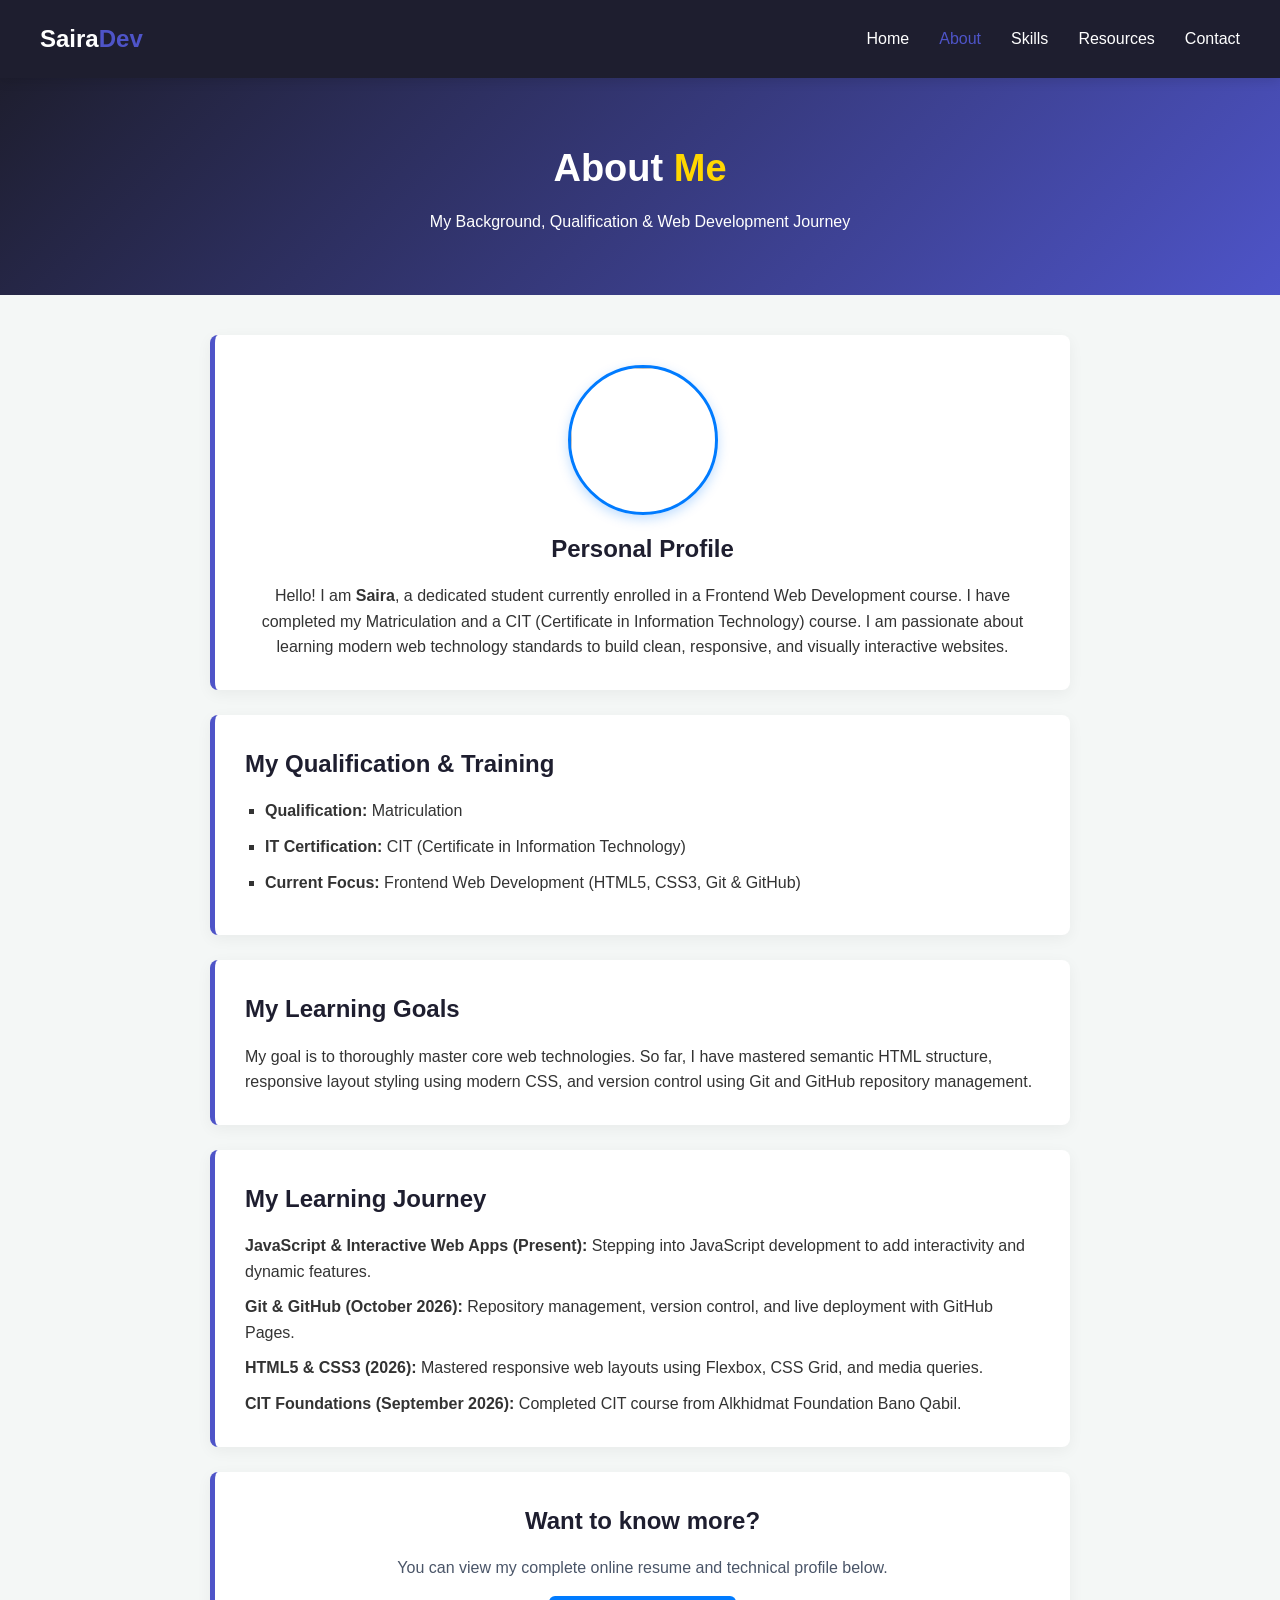
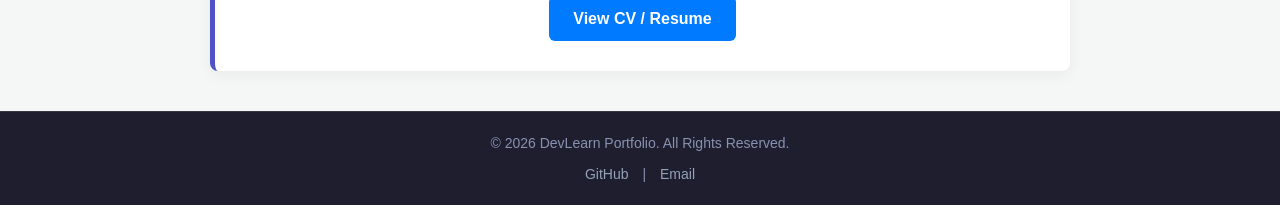
==== about.html @ e986c5b9 "Formatted document and cleaned code" ====
<!DOCTYPE html>
<html lang="en">

<head>
    <meta charset="UTF-8">
    <meta name="viewport" content="width=device-width, initial-scale=1.0">
    <title>About Me - DevLearn Portfolio</title>
    <link rel="stylesheet" href="style.css">
</head>

<body>

    <!-- Header Navigation -->
    <header class="navbar">
        <div class="logo">Saira<span>Dev</span></div>
        <!-- Hidden checkbox and hamburger label for pure CSS mobile menu toggle -->
        <input type="checkbox" id="menu-btn" class="menu-btn">
        <label for="menu-btn" class="hamburger">
            <span class="bar"></span>
            <span class="bar"></span>
            <span class="bar"></span>
        </label>
        <nav>
            <ul class="nav-links">
                <li><a href="index.html">Home</a></li>
                <li><a href="about.html" class="active">About</a></li>
                <li><a href="skills.html">Skills</a></li>
                <li><a href="resources.html">Resources</a></li>
                <li><a href="contact.html">Contact</a></li>
            </ul>
        </nav>
    </header>

    <!-- Page Title Header -->
    <section class="page-header">
        <h1>About <span class="highlight">Me</span></h1>
        <p>My Background, Qualification & Web Development Journey</p>
    </section>

    <!-- About Detail Section -->
    <section class="about-container">

        <div class="about-card profile-card">
            <img src="./fa235d4a-0cde-44f4-909b-066ae76eba22.jpg" alt="" Saira - Female Developer Avatar
                class="profile-avatar">
            <h2>Personal Profile</h2>
            <p>Hello! I am <strong>Saira</strong>, a dedicated student currently enrolled in a Frontend Web Development
                course. I have completed my Matriculation and a CIT (Certificate in Information Technology) course. I am
                passionate about learning modern web technology standards to build clean, responsive, and visually
                interactive websites.</p>
        </div>

        <div class="about-card">
            <h2>My Qualification & Training</h2>
            <ul>
                <li><strong>Qualification:</strong> Matriculation</li>
                <li><strong>IT Certification:</strong> CIT (Certificate in Information Technology)</li>
                <li><strong>Current Focus:</strong> Frontend Web Development (HTML5, CSS3, Git & GitHub)</li>
            </ul>
        </div>

        <div class="about-card">
            <h2>My Learning Goals</h2>
            <p>My goal is to thoroughly master core web technologies. So far, I have mastered semantic HTML structure,
                responsive layout styling using modern CSS, and version control using Git and GitHub repository
                management.</p>
        </div>

        <!-- : My Learning Journey -->
        <div class="about-card">
            <h2>My Learning Journey</h2>
            <p class="journey-item"><strong>JavaScript &amp; Interactive Web Apps (Present):</strong> Stepping into
                JavaScript development to add interactivity and dynamic features.</p>
            <p class="journey-item"><strong>Git &amp; GitHub (October 2026):</strong> Repository management, version
                control, and live deployment with GitHub Pages.</p>
            <p class="journey-item"><strong>HTML5 &amp; CSS3 (2026):</strong> Mastered responsive web layouts using
                Flexbox, CSS Grid, and media queries.</p>
            <p class="journey-item"><strong>CIT Foundations (September 2026):</strong> Completed CIT course from
                Alkhidmat Foundation Bano Qabil.</p>
        </div>

        <!-- View CV Card -->
        <div class="about-card cv-card">
            <h2>Want to know more?</h2>
            <p>You can view my complete online resume and technical profile below.</p>
            <a href="https://sayra26908.github.io/my-first-project/" target="_blank" class="download-btn">View CV /
                Resume</a>
        </div>

    </section>


    <!-- Footer with Social Links -->
    <footer class="site-footer">
        <p>&copy; 2026 DevLearn Portfolio. All Rights Reserved.</p>
        <div class="footer-socials">
            <a href="https://github.com/sayra26908" target="_blank">GitHub</a> |
            <a href="mailto:saira1235za@gmail.com">Email</a>
        </div>
    </footer>

</body>

</html>
---- style.css ----
/* Global Reset & Styling */
* {
    margin: 0;
    padding: 0;
    box-sizing: border-box;
    font-family: 'Segoe UI', Tahoma, Geneva, Verdana, sans-serif;
}

body {
    background-color: #f4f7f6;
    color: #333;
    line-height: 1.6;
}

/* Header & Navigation */
.navbar {
    display: flex;
    justify-content: space-between;
    align-items: center;
    background: #1e1e2f;
    padding: 20px 40px;
    color: white;
    position: sticky;
    top: 0;
    z-index: 1000;
    box-shadow: 0 4px 10px rgba(0, 0, 0, 0.1);
}

.logo {
    font-size: 24px;
    font-weight: bold;
}

.logo span {
    color: #4e54c8;
}

.nav-links {
    list-style: none;
    display: flex;
    gap: 30px;
    align-items: center;
}

.nav-links a {
    text-decoration: none;
    color: #fff;
    font-weight: 500;
    transition: color 0.3s ease;
}

.nav-links a:hover,
.nav-links a.active {
    color: #4e54c8;
}

/* Hero Section with Animation */
.hero {
    background: linear-gradient(135deg, #4e54c8, #8f94fb);
    color: white;
    text-align: center;
    padding: 100px 20px;
    animation: fadeIn 1.5s ease-in-out;
}

.hero-content h1 {
    font-size: 48px;
    margin-bottom: 15px;
}

.hero-content .highlight {
    color: #ffd700;
}

.hero-content p {
    font-size: 20px;
    margin-bottom: 30px;
}

.btn-group {
    display: flex;
    justify-content: center;
    gap: 15px;
}

.btn {
    display: inline-block;
    padding: 12px 25px;
    border-radius: 5px;
    text-decoration: none;
    font-weight: bold;
    transition: transform 0.3s ease, box-shadow 0.3s ease;
}

.primary-btn {
    background-color: #ffd700;
    color: #333;
}

.secondary-btn {
    background-color: transparent;
    border: 2px solid white;
    color: white;
}

.btn:hover {
    transform: translateY(-3px);
    box-shadow: 0 8px 15px rgba(0, 0, 0, 0.2);
}

/* Overview Section */
.overview {
    padding: 60px 20px;
    text-align: center;
    max-width: 1100px;
    margin: 0 auto;
}

.overview h2 {
    font-size: 32px;
    margin-bottom: 40px;
    color: #1e1e2f;
}

.overview-grid {
    display: grid;
    grid-template-columns: repeat(auto-fit, minmax(300px, 1fr));
    gap: 25px;
}

.overview-card {
    background: white;
    padding: 30px;
    border-radius: 8px;
    box-shadow: 0 4px 15px rgba(0, 0, 0, 0.05);
    transition: transform 0.3s ease, box-shadow 0.3s ease;
}

.overview-card:hover {
    transform: translateY(-5px);
    box-shadow: 0 10px 25px rgba(0, 0, 0, 0.1);
}

.overview-card h3 {
    margin-bottom: 15px;
    color: #4e54c8;
}

/* Page Header Section (For About, Skills, etc.) */
.page-header {
    background: linear-gradient(135deg, #1e1e2f, #4e54c8);
    color: white;
    text-align: center;
    padding: 60px 20px;
}

.page-header h1 {
    font-size: 38px;
    margin-bottom: 10px;
}

.page-header .highlight {
    color: #ffd700;
}

/* About Container & Cards */
.about-container {
    max-width: 900px;
    margin: 40px auto;
    padding: 0 20px;
    display: flex;
    flex-direction: column;
    gap: 25px;
}

.about-card {
    background: white;
    padding: 30px;
    border-radius: 8px;
    box-shadow: 0 4px 15px rgba(0, 0, 0, 0.05);
    border-left: 5px solid #4e54c8;
    transition: transform 0.3s ease;
}

.about-card:hover {
    transform: translateX(5px);
}

.about-card h2 {
    color: #1e1e2f;
    margin-bottom: 15px;
}

.about-card ul {
    list-style: square;
    padding-left: 20px;
}

.about-card ul li {
    margin-bottom: 10px;
}

/* Footer */
footer {
    text-align: center;
    background: #1e1e2f;
    color: white;
    padding: 20px;
    margin-top: 50px;
}

/* Keyframe Animations */
@keyframes fadeIn {
    from {
        opacity: 0;
        transform: translateY(-20px);
    }

    to {
        opacity: 1;
        transform: translateY(0);
    }
}

/* Skills Page Styling */
.skills-container {
    max-width: 1100px;
    margin: 50px auto;
    padding: 0 20px;
}

.skills-grid {
    display: grid;
    grid-template-columns: repeat(auto-fit, minmax(240px, 1fr));
    gap: 25px;
}

.skill-card {
    background: white;
    padding: 30px;
    border-radius: 10px;
    text-align: center;
    box-shadow: 0 4px 15px rgba(0, 0, 0, 0.05);
    transition: transform 0.3s ease, box-shadow 0.3s ease;
}

.skill-card:hover {
    transform: translateY(-8px);
    box-shadow: 0 12px 20px rgba(78, 84, 200, 0.15);
}

.skill-icon {
    font-size: 40px;
    margin-bottom: 15px;
}

.skill-card h3 {
    color: #1e1e2f;
    margin-bottom: 10px;
}

.skill-card p {
    color: #666;
    font-size: 14px;
}

/* Upcoming JavaScript Skill Card Styling */
.upcoming-skill {
    border: 2px dashed #4e54c8;
    background: #f0f2ff;
}

/* Resources Page Styling */
.resources-container {
    max-width: 1000px;
    margin: 40px auto;
    padding: 0 20px;
    display: flex;
    flex-direction: column;
    gap: 30px;
}

.resource-card {
    background: white;
    padding: 30px;
    border-radius: 10px;
    box-shadow: 0 4px 15px rgba(0, 0, 0, 0.05);
    border-left: 5px solid #4e54c8;
}

.resource-card h2 {
    color: #1e1e2f;
    margin-bottom: 12px;
    font-size: 22px;
}

.resource-card h3 {
    color: #4e54c8;
    margin: 15px 0 10px 0;
    font-size: 16px;
}

.resource-card p {
    color: #555;
    margin-bottom: 15px;
    line-height: 1.6;
}

.resource-list {
    list-style-type: none;
    padding: 0;
}

.resource-list li {
    padding: 8px 0;
    border-bottom: 1px solid #eee;
    color: #444;
}

.resource-list code {
    background: #f0f2ff;
    color: #4e54c8;
    padding: 2px 6px;
    border-radius: 4px;
    font-weight: bold;
}

/* Code Boxes Styling */
.code-box,
.code-block {
    background: #1e1e2f;
    color: #00f2fe;
    padding: 15px 20px;
    border-radius: 6px;
    font-family: 'Courier New', Courier, monospace;
    font-size: 14px;
    overflow-x: auto;
    line-height: 1.6;
}

.code-box p {
    margin: 6px 0;
    color: #fff;
}

.code-box code {
    color: #4facfe;
    font-weight: bold;
}

/* Contact Page Styling */
.contact-container {
    width: 100%;
    max-width: 1200px;
    margin: 40px auto;
    padding: 0 20px;
    display: grid;
    grid-template-columns: 1fr 1.5fr;
    gap: 30px;
    justify-content: center;
}


.contact-info {
    background: #1e1e2f;
    color: white;
    padding: 30px;
    border-radius: 10px;
    display: flex;
    flex-direction: column;
    gap: 20px;
}

.contact-info h2 {
    color: #00f2fe;
    font-size: 24px;
}

.contact-info p {
    color: #ccc;
    line-height: 1.6;
}

.info-item h3 {
    color: #4e54c8;
    font-size: 16px;
    margin-bottom: 5px;
}

.info-item p {
    color: #fff;
    font-weight: 500;
}

.contact-form-card {
    background: white;
    padding: 30px;
    border-radius: 10px;
    box-shadow: 0 4px 15px rgba(0, 0, 0, 0.05);
}

.contact-form-card h2 {
    color: #1e1e2f;
    margin-bottom: 20px;
}

.form-group {
    margin-bottom: 18px;
}

.form-group label {
    display: block;
    margin-bottom: 6px;
    color: #333;
    font-weight: bold;
    font-size: 14px;
}

.form-group input,
.form-group textarea {
    width: 100%;
    padding: 12px;
    border: 1px solid #ccc;
    border-radius: 6px;
    font-size: 14px;
    font-family: inherit;
    transition: border-color 0.3s ease;
}

.form-group input:focus,
.form-group textarea:focus {
    outline: none;
    border-color: #4e54c8;
}

.btn-submit {
    background: linear-gradient(135deg, #4e54c8, #00f2fe);
    color: white;
    padding: 12px 25px;
    border: none;
    border-radius: 6px;
    font-size: 16px;
    font-weight: bold;
    cursor: pointer;
    transition: opacity 0.3s ease;
    width: 100%;
}

.btn-submit:hover {
    opacity: 0.9;
}

/* ---  Smooth Hover Animation for Buttons --- */
.btn {
    transition: transform 0.3s ease, box-shadow 0.3s ease;
}

.btn:hover {
    transform: translateY(-3px);
    box-shadow: 0 6px 15px rgba(0, 242, 254, 0.3);
}

/* --- Clean Footer Style --- */
.site-footer {
    text-align: center;
    padding: 20px 0;
    margin-top: 40px;
    border-top: 1px solid rgba(255, 255, 255, 0.1);
    color: #8892b0;
    font-size: 14px;
}

.journey-item {
    margin-top: 10px;
}

/* --- Footer Social Links Styling --- */
.site-footer .footer-socials {
    margin-top: 8px;
}

.site-footer .footer-socials a {
    color: #94a3b8;
    margin: 0 10px;
    text-decoration: none;
    transition: color 0.3s ease;
}

.site-footer .footer-socials a:hover {
    color: #007bff;
}

/* --- Download/View CV Card Styling --- */
.cv-card {
    text-align: center;
}

.cv-card p {
    margin-bottom: 15px;
    color: #4a5568;
}

.download-btn {
    display: inline-block;
    background-color: #007bff;
    color: #ffffff;
    padding: 10px 24px;
    border-radius: 6px;
    text-decoration: none;
    font-weight: bold;
    transition: background-color 0.3s ease;
}

.download-btn:hover {
    background-color: #0056b3;
}

/* --- Contact Page Link Styling --- */
.contact-info a {
    color: #ffffff;
    text-decoration: none;
    transition: color 0.3s ease;
}

.contact-info a:hover {
    color: #007bff;
    text-decoration: underline;
}

/* --- Personal Profile Card & Avatar Styling --- */
.profile-card {
    text-align: center;
}

.profile-avatar {
    width: 150px;
    height: 150px;
    border-radius: 50%;
    border: 3px solid #007bff;
    box-shadow: 0 4px 12px rgba(0, 123, 255, 0.25);
    object-fit: cover;
    margin: 0 auto 15px auto;
    display: block;
}

/* Hide the checkbox from the screen */
.menu-btn {
    display: none;
}

/* Hamburger Icon Styling */
.hamburger {
    display: none;
    flex-direction: column;
    cursor: pointer;
    gap: 5px;
}

.hamburger .bar {
    width: 25px;
    height: 3px;
    background-color: #ffffff;
    border-radius: 2px;
    transition: all 0.3s ease;
}


/* ==========================================
   COMPLETE RESPONSIVE DESIGN (MEDIA QUERIES)
   ========================================== */

/* 1. Laptops & Large Tablets (max-width: 992px) */
@media (max-width: 992px) {

    .about-container,
    .skills-container,
    .resources-container,
    .contact-container {
        grid-template-columns: repeat(2, 1fr);
        /* 3 ya 4 columns ko 2 columns mein convert karega */
        gap: 20px;
        padding: 20px;
    }
}

/* 2. Tablets & Small Screens (max-width: 768px) */
@media (max-width: 768px) {
    .navbar {
        position: relative;
        padding: 15px 20px;
        display: flex;
        justify-content: space-between;
        /* Mobile view mein bhi right side par rakhne ke liye */
        align-items: center;
    }

    .hamburger {
        display: flex;
        /* Show 3 lines icon on mobile screens */
    }

    /* Menu initially hidden off-screen */
    .nav-links {
        position: absolute;
        top: 70px;
        right: -100%;
        width: 220px;
        background-color: #1e1e2f;
        flex-direction: column;
        padding: 20px;
        border-radius: 8px;
        box-shadow: 0 10px 20px rgba(0, 0, 0, 0.4);
        gap: 20px;
        transition: right 0.4s ease;
        z-index: 1001;
    }

    /* --- Toggle Menu when Checkbox is Checked --- */
    .menu-btn:checked~nav .nav-links {
        right: 20px;
    }

    /* Transform Hamburger Icon to 'X' (Cross) when Checked */
    .menu-btn:checked~.hamburger .bar:nth-child(1) {
        transform: translateY(8px) rotate(45deg);
    }

    .menu-btn:checked~.hamburger .bar:nth-child(2) {
        opacity: 0;
    }

    .menu-btn:checked~.hamburger .bar:nth-child(3) {
        transform: translateY(-8px) rotate(-45deg);
    }
}

/* 3. Mobile Phones (max-width: 600px) */
@media (max-width: 600px) {

    /* All Containers convert to 1 Column (Single Column Layout) */
    .about-container,
    .skills-container,
    .resources-container,
    .contact-container {
        grid-template-columns: 1fr;
        /* Saare cards ek ke neeche ek aayenge */
        padding: 15px 10px;
        gap: 15px;
    }

    /* Personal Profile & Avatar Responsiveness */
    .profile-card {
        padding: 20px 15px;
    }

    .profile-avatar {
        width: 120px;
        /* Mobile screen par avatar image ka size thoda adjust hoga */
        height: 120px;
        margin-bottom: 12px;
    }

    .profile-introduction {
        flex-direction: column;
        text-align: center;
    }

    /* Footer Responsiveness */
    .site-footer {
        padding: 20px 10px;
        font-size: 14px;
    }

    .footer-socials {
        margin-top: 8px;
    }
}
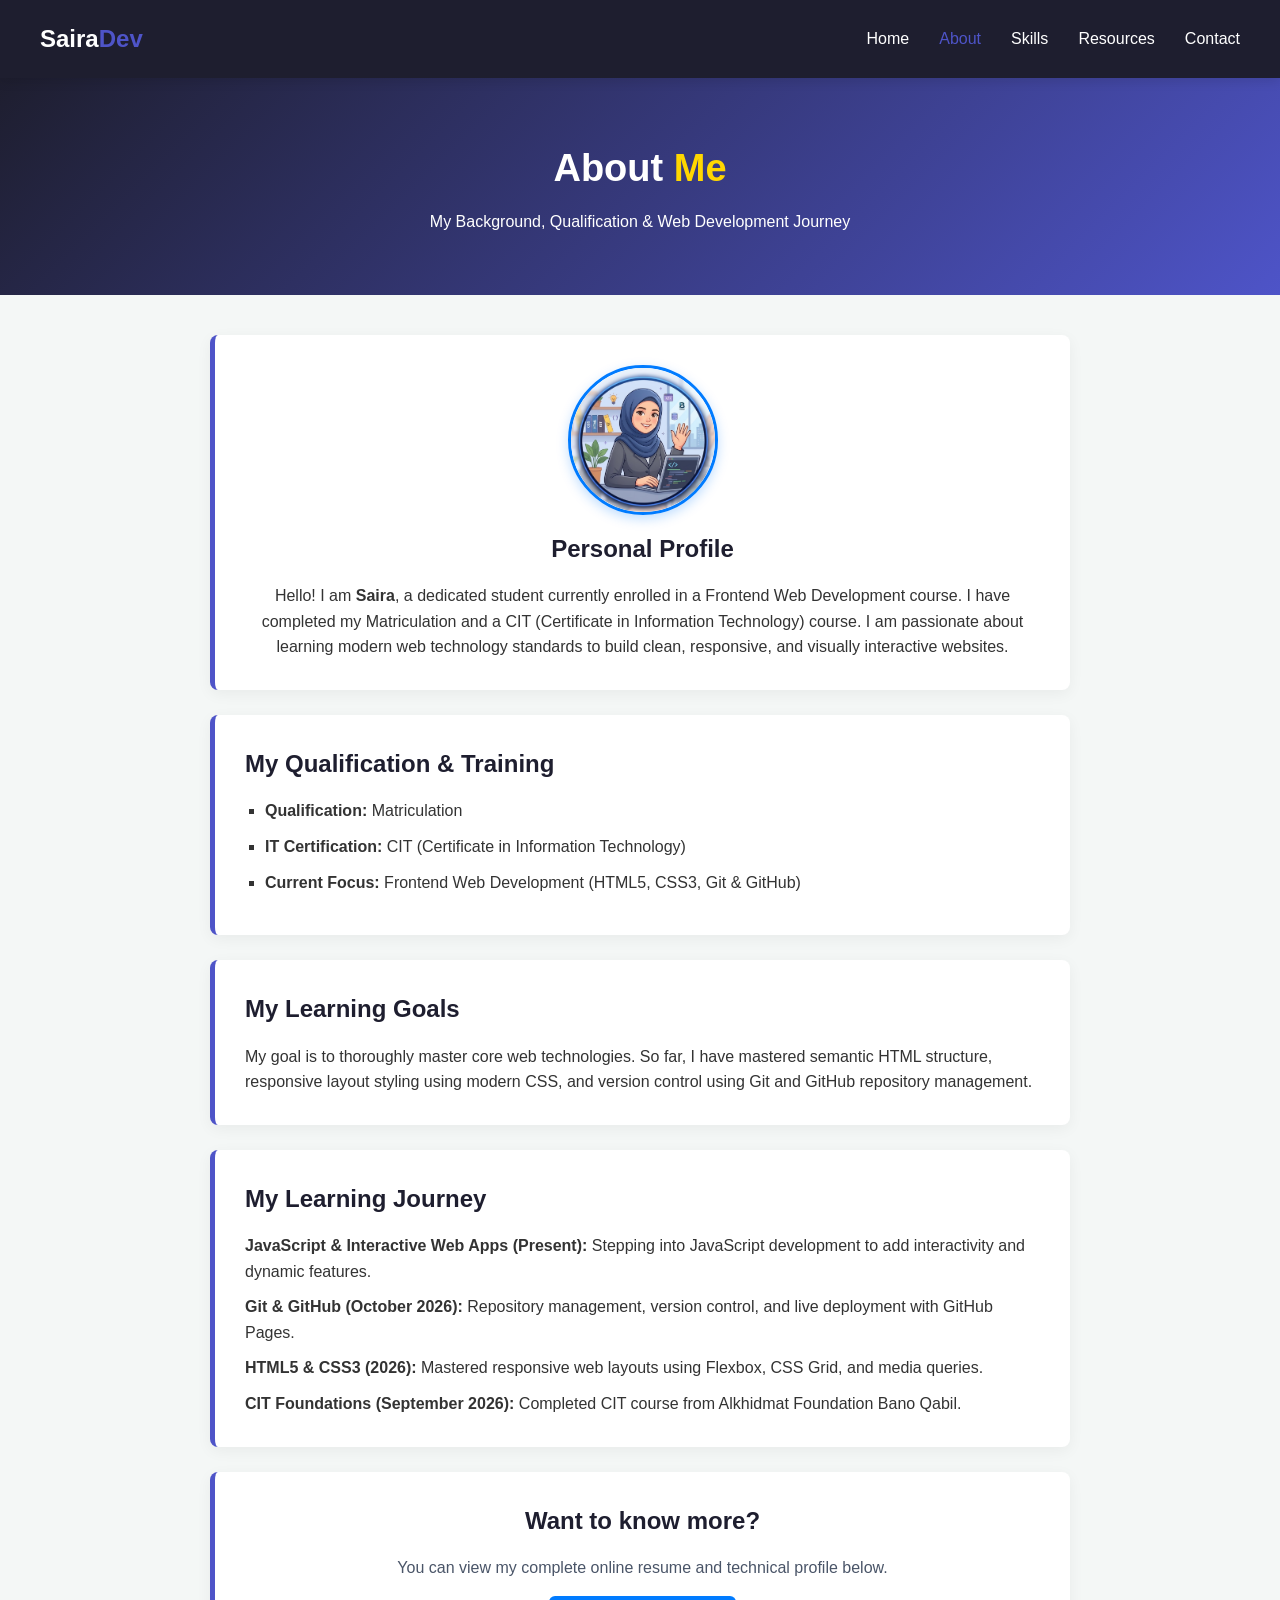
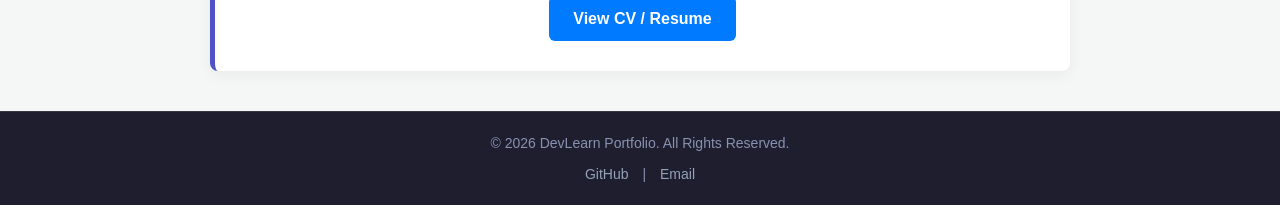
==== commit 5ce4d328: "First commit - portfolio website" ====
--- a/about.html
+++ b/about.html
@@ -1,6 +1,5 @@
 <!DOCTYPE html>
 <html lang="en">
-
 <head>
     <meta charset="UTF-8">
     <meta name="viewport" content="width=device-width, initial-scale=1.0">
@@ -41,8 +40,7 @@
     <section class="about-container">
 
         <div class="about-card profile-card">
-            <img src="./fa235d4a-0cde-44f4-909b-066ae76eba22.jpg" alt="" Saira - Female Developer Avatar
-                class="profile-avatar">
+            <img src="./fa235d4a-0cde-44f4-909b-066ae76eba22.jpg" alt=""Saira - Female Developer Avatar class="profile-avatar">
             <h2>Personal Profile</h2>
             <p>Hello! I am <strong>Saira</strong>, a dedicated student currently enrolled in a Frontend Web Development
                 course. I have completed my Matriculation and a CIT (Certificate in Information Technology) course. I am
@@ -66,35 +64,30 @@
                 management.</p>
         </div>
 
-        <!-- : My Learning Journey -->
+<!-- : My Learning Journey -->
         <div class="about-card">
             <h2>My Learning Journey</h2>
-            <p class="journey-item"><strong>JavaScript &amp; Interactive Web Apps (Present):</strong> Stepping into
-                JavaScript development to add interactivity and dynamic features.</p>
-            <p class="journey-item"><strong>Git &amp; GitHub (October 2026):</strong> Repository management, version
-                control, and live deployment with GitHub Pages.</p>
-            <p class="journey-item"><strong>HTML5 &amp; CSS3 (2026):</strong> Mastered responsive web layouts using
-                Flexbox, CSS Grid, and media queries.</p>
-            <p class="journey-item"><strong>CIT Foundations (September 2026):</strong> Completed CIT course from
-                Alkhidmat Foundation Bano Qabil.</p>
+            <p class="journey-item"><strong>JavaScript &amp; Interactive Web Apps (Present):</strong> Stepping into JavaScript development to add interactivity and dynamic features.</p>
+            <p class="journey-item"><strong>Git &amp; GitHub (October 2026):</strong> Repository management, version control, and live deployment with GitHub Pages.</p>
+            <p class="journey-item"><strong>HTML5 &amp; CSS3 (2026):</strong> Mastered responsive web layouts using Flexbox, CSS Grid, and media queries.</p>
+            <p class="journey-item"><strong>CIT Foundations (September 2026):</strong> Completed CIT course from Alkhidmat Foundation Bano Qabil.</p>
         </div>
 
-        <!-- View CV Card -->
+       <!-- View CV Card -->
         <div class="about-card cv-card">
             <h2>Want to know more?</h2>
             <p>You can view my complete online resume and technical profile below.</p>
-            <a href="https://sayra26908.github.io/my-first-project/" target="_blank" class="download-btn">View CV /
-                Resume</a>
+            <a href="https://sayra26908.github.io/my-first-project/" target="_blank" class="download-btn">View CV / Resume</a>
         </div>
 
     </section>
 
-
-    <!-- Footer with Social Links -->
+   
+   <!-- Footer with Social Links -->
     <footer class="site-footer">
         <p>&copy; 2026 DevLearn Portfolio. All Rights Reserved.</p>
         <div class="footer-socials">
-            <a href="https://github.com/sayra26908" target="_blank">GitHub</a> |
+            <a href="https://github.com/sayra26908" target="_blank">GitHub</a> | 
             <a href="mailto:saira1235za@gmail.com">Email</a>
         </div>
     </footer>
--- a/style.css
+++ b/style.css
@@ -240,7 +240,7 @@
     padding: 30px;
     border-radius: 10px;
     text-align: center;
-    box-shadow: 0 4px 15px rgba(0, 0, 0, 0.05);
+    box-shadow: 0 4px 15px rgba(0,0,0,0.05);
     transition: transform 0.3s ease, box-shadow 0.3s ease;
 }
 
@@ -284,7 +284,7 @@
     background: white;
     padding: 30px;
     border-radius: 10px;
-    box-shadow: 0 4px 15px rgba(0, 0, 0, 0.05);
+    box-shadow: 0 4px 15px rgba(0,0,0,0.05);
     border-left: 5px solid #4e54c8;
 }
 
@@ -326,8 +326,7 @@
 }
 
 /* Code Boxes Styling */
-.code-box,
-.code-block {
+.code-box, .code-block {
     background: #1e1e2f;
     color: #00f2fe;
     padding: 15px 20px;
@@ -396,7 +395,7 @@
     background: white;
     padding: 30px;
     border-radius: 10px;
-    box-shadow: 0 4px 15px rgba(0, 0, 0, 0.05);
+    box-shadow: 0 4px 15px rgba(0,0,0,0.05);
 }
 
 .contact-form-card h2 {
@@ -571,13 +570,11 @@
 
 /* 1. Laptops & Large Tablets (max-width: 992px) */
 @media (max-width: 992px) {
-
     .about-container,
     .skills-container,
     .resources-container,
     .contact-container {
-        grid-template-columns: repeat(2, 1fr);
-        /* 3 ya 4 columns ko 2 columns mein convert karega */
+        grid-template-columns: repeat(2, 1fr); /* 3 ya 4 columns ko 2 columns mein convert karega */
         gap: 20px;
         padding: 20px;
     }
@@ -589,14 +586,12 @@
         position: relative;
         padding: 15px 20px;
         display: flex;
-        justify-content: space-between;
-        /* Mobile view mein bhi right side par rakhne ke liye */
+        justify-content: space-between; /* Mobile view mein bhi right side par rakhne ke liye */
         align-items: center;
     }
 
     .hamburger {
-        display: flex;
-        /* Show 3 lines icon on mobile screens */
+        display: flex; /* Show 3 lines icon on mobile screens */
     }
 
     /* Menu initially hidden off-screen */
@@ -616,34 +611,32 @@
     }
 
     /* --- Toggle Menu when Checkbox is Checked --- */
-    .menu-btn:checked~nav .nav-links {
+    .menu-btn:checked ~ nav .nav-links {
         right: 20px;
     }
 
     /* Transform Hamburger Icon to 'X' (Cross) when Checked */
-    .menu-btn:checked~.hamburger .bar:nth-child(1) {
+    .menu-btn:checked ~ .hamburger .bar:nth-child(1) {
         transform: translateY(8px) rotate(45deg);
     }
 
-    .menu-btn:checked~.hamburger .bar:nth-child(2) {
+    .menu-btn:checked ~ .hamburger .bar:nth-child(2) {
         opacity: 0;
     }
 
-    .menu-btn:checked~.hamburger .bar:nth-child(3) {
+    .menu-btn:checked ~ .hamburger .bar:nth-child(3) {
         transform: translateY(-8px) rotate(-45deg);
     }
 }
 
 /* 3. Mobile Phones (max-width: 600px) */
 @media (max-width: 600px) {
-
     /* All Containers convert to 1 Column (Single Column Layout) */
     .about-container,
     .skills-container,
     .resources-container,
     .contact-container {
-        grid-template-columns: 1fr;
-        /* Saare cards ek ke neeche ek aayenge */
+        grid-template-columns: 1fr; /* Saare cards ek ke neeche ek aayenge */
         padding: 15px 10px;
         gap: 15px;
     }
@@ -654,8 +647,7 @@
     }
 
     .profile-avatar {
-        width: 120px;
-        /* Mobile screen par avatar image ka size thoda adjust hoga */
+        width: 120px;  /* Mobile screen par avatar image ka size thoda adjust hoga */
         height: 120px;
         margin-bottom: 12px;
     }
@@ -674,4 +666,6 @@
     .footer-socials {
         margin-top: 8px;
     }
-}+}
+
+
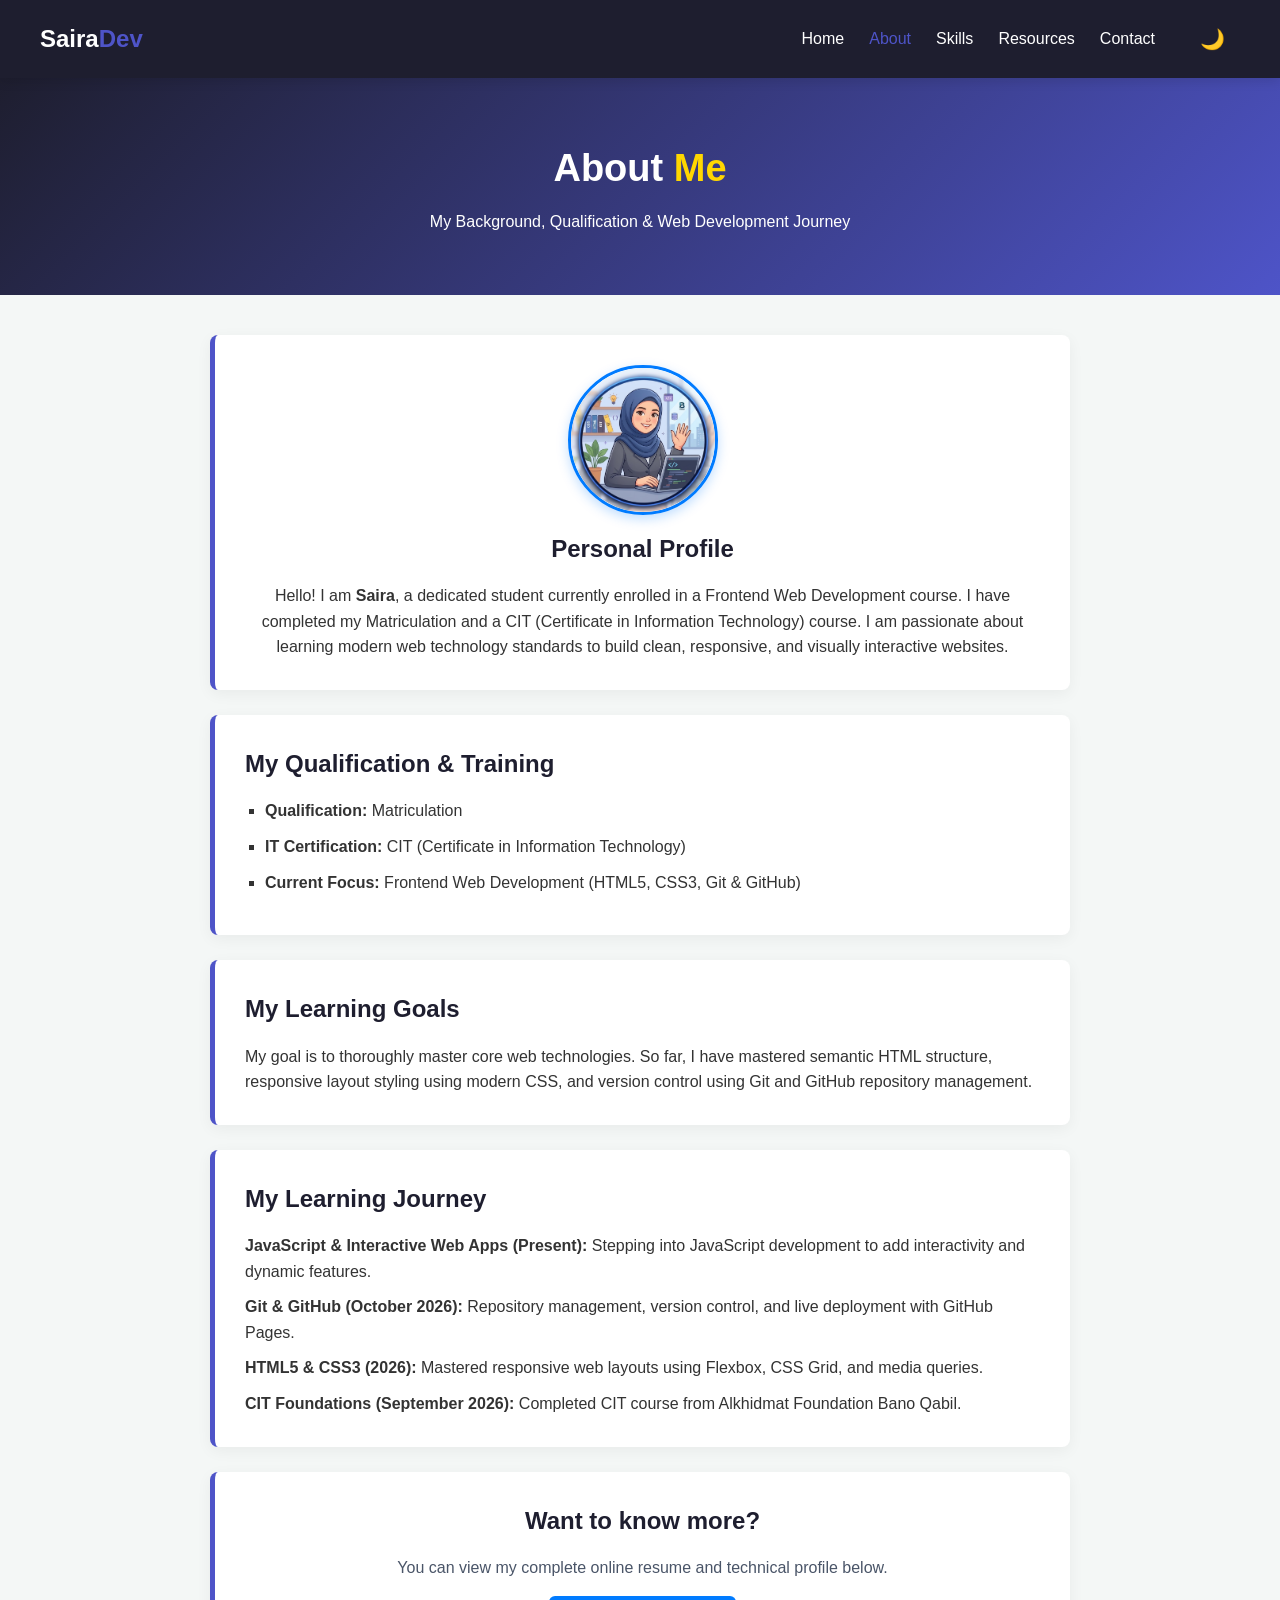
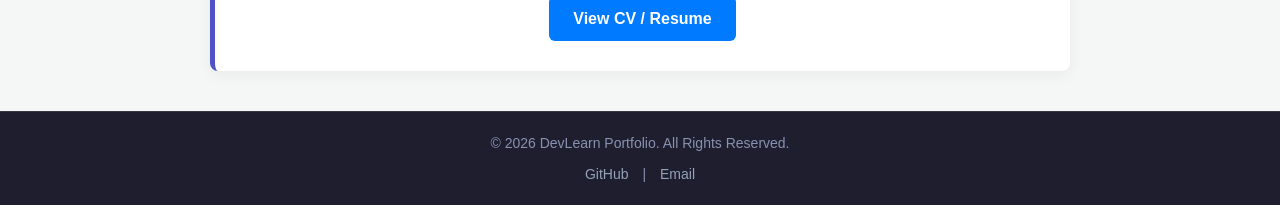
==== commit 055b6ee5: "navbar and dark mode layout fixed" ====
--- a/about.html
+++ b/about.html
@@ -1,5 +1,6 @@
 <!DOCTYPE html>
 <html lang="en">
+
 <head>
     <meta charset="UTF-8">
     <meta name="viewport" content="width=device-width, initial-scale=1.0">
@@ -12,22 +13,30 @@
     <!-- Header Navigation -->
     <header class="navbar">
         <div class="logo">Saira<span>Dev</span></div>
-        <!-- Hidden checkbox and hamburger label for pure CSS mobile menu toggle -->
-        <input type="checkbox" id="menu-btn" class="menu-btn">
-        <label for="menu-btn" class="hamburger">
-            <span class="bar"></span>
-            <span class="bar"></span>
-            <span class="bar"></span>
-        </label>
-        <nav>
-            <ul class="nav-links">
-                <li><a href="index.html">Home</a></li>
-                <li><a href="about.html" class="active">About</a></li>
-                <li><a href="skills.html">Skills</a></li>
-                <li><a href="resources.html">Resources</a></li>
-                <li><a href="contact.html">Contact</a></li>
-            </ul>
-        </nav>
+        <div class="nav-right-group">
+            <!-- Hidden checkbox and hamburger label for pure CSS mobile menu toggle -->
+            <input type="checkbox" id="menu-btn" class="menu-btn">
+            <label for="menu-btn" class="hamburger">
+                <span class="bar"></span>
+                <span class="bar"></span>
+                <span class="bar"></span>
+            </label>
+            <nav>
+                <ul class="nav-links">
+                    <li><a href="index.html">Home</a></li>
+                    <li><a href="about.html" class="active">About</a></li>
+                    <li><a href="skills.html">Skills</a></li>
+                    <li><a href="resources.html">Resources</a></li>
+                    <li><a href="contact.html">Contact</a></li>
+                </ul>
+            </nav>
+            <!-- Pure CSS Dark Mode Toggle Checkbox & Icon -->
+            <input type="checkbox" id="dark-btn" class="dark-btn">
+            <label for="dark-btn" class="dark-icon" aria-label="Toggle dark mode">
+                <span class="moon">🌙</span>
+                <span class="sun">☀️</span>
+            </label>
+
     </header>
 
     <!-- Page Title Header -->
@@ -40,7 +49,8 @@
     <section class="about-container">
 
         <div class="about-card profile-card">
-            <img src="./fa235d4a-0cde-44f4-909b-066ae76eba22.jpg" alt=""Saira - Female Developer Avatar class="profile-avatar">
+            <img src="./fa235d4a-0cde-44f4-909b-066ae76eba22.jpg" alt=" Saira - Female Developer Avatar"
+                class="profile-avatar">
             <h2>Personal Profile</h2>
             <p>Hello! I am <strong>Saira</strong>, a dedicated student currently enrolled in a Frontend Web Development
                 course. I have completed my Matriculation and a CIT (Certificate in Information Technology) course. I am
@@ -64,30 +74,35 @@
                 management.</p>
         </div>
 
-<!-- : My Learning Journey -->
+        <!-- : My Learning Journey -->
         <div class="about-card">
             <h2>My Learning Journey</h2>
-            <p class="journey-item"><strong>JavaScript &amp; Interactive Web Apps (Present):</strong> Stepping into JavaScript development to add interactivity and dynamic features.</p>
-            <p class="journey-item"><strong>Git &amp; GitHub (October 2026):</strong> Repository management, version control, and live deployment with GitHub Pages.</p>
-            <p class="journey-item"><strong>HTML5 &amp; CSS3 (2026):</strong> Mastered responsive web layouts using Flexbox, CSS Grid, and media queries.</p>
-            <p class="journey-item"><strong>CIT Foundations (September 2026):</strong> Completed CIT course from Alkhidmat Foundation Bano Qabil.</p>
+            <p class="journey-item"><strong>JavaScript &amp; Interactive Web Apps (Present):</strong> Stepping into
+                JavaScript development to add interactivity and dynamic features.</p>
+            <p class="journey-item"><strong>Git &amp; GitHub (October 2026):</strong> Repository management, version
+                control, and live deployment with GitHub Pages.</p>
+            <p class="journey-item"><strong>HTML5 &amp; CSS3 (2026):</strong> Mastered responsive web layouts using
+                Flexbox, CSS Grid, and media queries.</p>
+            <p class="journey-item"><strong>CIT Foundations (September 2026):</strong> Completed CIT course from
+                Alkhidmat Foundation Bano Qabil.</p>
         </div>
 
-       <!-- View CV Card -->
+        <!-- View CV Card -->
         <div class="about-card cv-card">
             <h2>Want to know more?</h2>
             <p>You can view my complete online resume and technical profile below.</p>
-            <a href="https://sayra26908.github.io/my-first-project/" target="_blank" class="download-btn">View CV / Resume</a>
+            <a href="https://sayra26908.github.io/my-first-project/" target="_blank" class="download-btn">View CV /
+                Resume</a>
         </div>
 
     </section>
 
-   
-   <!-- Footer with Social Links -->
+
+    <!-- Footer with Social Links -->
     <footer class="site-footer">
         <p>&copy; 2026 DevLearn Portfolio. All Rights Reserved.</p>
         <div class="footer-socials">
-            <a href="https://github.com/sayra26908" target="_blank">GitHub</a> | 
+            <a href="https://github.com/sayra26908" target="_blank">GitHub</a> |
             <a href="mailto:saira1235za@gmail.com">Email</a>
         </div>
     </footer>
--- a/style.css
+++ b/style.css
@@ -240,7 +240,7 @@
     padding: 30px;
     border-radius: 10px;
     text-align: center;
-    box-shadow: 0 4px 15px rgba(0,0,0,0.05);
+    box-shadow: 0 4px 15px rgba(0, 0, 0, 0.05);
     transition: transform 0.3s ease, box-shadow 0.3s ease;
 }
 
@@ -284,7 +284,7 @@
     background: white;
     padding: 30px;
     border-radius: 10px;
-    box-shadow: 0 4px 15px rgba(0,0,0,0.05);
+    box-shadow: 0 4px 15px rgba(0, 0, 0, 0.05);
     border-left: 5px solid #4e54c8;
 }
 
@@ -326,7 +326,8 @@
 }
 
 /* Code Boxes Styling */
-.code-box, .code-block {
+.code-box,
+.code-block {
     background: #1e1e2f;
     color: #00f2fe;
     padding: 15px 20px;
@@ -395,7 +396,7 @@
     background: white;
     padding: 30px;
     border-radius: 10px;
-    box-shadow: 0 4px 15px rgba(0,0,0,0.05);
+    box-shadow: 0 4px 15px rgba(0, 0, 0, 0.05);
 }
 
 .contact-form-card h2 {
@@ -563,35 +564,182 @@
     transition: all 0.3s ease;
 }
 
+/* ==========================================
+   PURE CSS DARK MODE (NO JAVASCRIPT)
+   ========================================== */
+
+/* Hide the dark mode checkbox */
+.dark-btn {
+    display: none;
+}
+
+/* Dark Mode Toggle Icon Styling */
+.dark-icon {
+    cursor: pointer;
+    font-size: 20px;
+    margin-left: auto;
+    margin-right: 15px;
+    display: flex;
+    align-items: center;
+    justify-content: center;
+    transition: transform 0.3s ease;
+}
+
+.dark-icon:hover {
+    transform: scale(1.1);
+}
+
+/* Default state: Show Moon, Hide Sun */
+.dark-icon .sun {
+    display: none;
+}
+
+/* When checked: Show Sun, Hide Moon */
+#dark-btn:checked~.dark-icon .moon {
+    display: none;
+}
+
+#dark-btn:checked~.dark-icon .sun {
+    display: inline;
+}
+
+/* --- Global Dark Theme Changes using :has() --- */
+body:has(#dark-btn:checked) {
+    background-color: #121212;
+    color: #e0e0e0;
+}
+
+body:has(#dark-btn:checked) .overview-card,
+body:has(#dark-btn:checked) .about-card,
+body:has(#dark-btn:checked) .skill-card,
+body:has(#dark-btn:checked) .resource-card,
+body:has(#dark-btn:checked) .contact-form-card {
+    background: #1e1e2f;
+    color: #e0e0e0;
+    box-shadow: 0 4px 15px rgba(0, 0, 0, 0.4);
+}
+
+body:has(#dark-btn:checked) .overview-card h3,
+body:has(#dark-btn:checked) .about-card h2,
+body:has(#dark-btn:checked) .skill-card h3,
+body:has(#dark-btn:checked) .resource-card h2,
+body:has(#dark-btn:checked) .contact-form-card h2 {
+    color: #00f2fe;
+}
+
+body:has(#dark-btn:checked) .overview-card p,
+body:has(#dark-btn:checked) .about-card p,
+body:has(#dark-btn:checked) .skill-card p,
+body:has(#dark-btn:checked) .resource-card p,
+body:has(#dark-btn:checked) .contact-form-card p,
+body:has(#dark-btn:checked) .about-card ul li {
+    color: #b0c4de;
+}
+
+body:has(#dark-btn:checked) .form-group input,
+body:has(#dark-btn:checked) .form-group textarea {
+    background-color: #2a2a3e;
+    color: #fff;
+    border-color: #444;
+}
+
+/* Dark Mode Toggle Icon Styling */
+.dark-icon {
+    cursor: pointer;
+    font-size: 20px;
+    margin-left: 20px;
+    display: flex;
+    align-items: center;
+    justify-content: center;
+    transition: transform 0.3s ease;
+}
+
+.dark-icon:hover {
+    transform: scale(1.1);
+}
+
+/* Navbar Right Group Wrapper */
+.nav-right-group {
+    display: flex;
+    align-items: center;
+    gap: 25px;
+    /* Links aur moon icon ke darmiyan fasla */
+    margin-left: auto;
+    /* Poori group ko utha kar right side par kar dega */
+}
+
+.nav-links {
+    display: flex;
+    list-style: none;
+    gap: 25px;
+}
+
+/* Dark Mode Icon Styling */
+.dark-btn {
+    display: none;
+}
+
+.dark-icon {
+    cursor: pointer;
+    font-size: 20px;
+    display: flex;
+    align-items: center;
+    justify-content: center;
+    transition: transform 0.3s ease;
+}
+
+.dark-icon:hover {
+    transform: scale(1.1);
+}
+
+.dark-icon .sun {
+    display: none;
+}
+
+#dark-btn:checked~.dark-icon .moon {
+    display: none;
+}
+
+#dark-btn:checked~.dark-icon .sun {
+    display: inline;
+}
 
 /* ==========================================
    COMPLETE RESPONSIVE DESIGN (MEDIA QUERIES)
    ========================================== */
 
 /* 1. Laptops & Large Tablets (max-width: 992px) */
+
 @media (max-width: 992px) {
+    .contact-container {
+        grid-template-columns: 1fr;
+        gap: 20px;
+        padding: 20px;
+    }
+
     .about-container,
     .skills-container,
-    .resources-container,
-    .contact-container {
-        grid-template-columns: repeat(2, 1fr); /* 3 ya 4 columns ko 2 columns mein convert karega */
-        gap: 20px;
+    .resources-container {
         padding: 20px;
     }
 }
+
 
 /* 2. Tablets & Small Screens (max-width: 768px) */
 @media (max-width: 768px) {
     .navbar {
+        display: flex;
         position: relative;
         padding: 15px 20px;
+        justify-content: space-between;
+        /* Mobile view mein bhi right side par rakhne ke liye */
+        align-items: center;
+    }
+
+    .hamburger {
         display: flex;
-        justify-content: space-between; /* Mobile view mein bhi right side par rakhne ke liye */
-        align-items: center;
-    }
-
-    .hamburger {
-        display: flex; /* Show 3 lines icon on mobile screens */
+        margin-left: auto;
+        cursor: pointer;
     }
 
     /* Menu initially hidden off-screen */
@@ -611,32 +759,34 @@
     }
 
     /* --- Toggle Menu when Checkbox is Checked --- */
-    .menu-btn:checked ~ nav .nav-links {
+    .menu-btn:checked~nav .nav-links {
         right: 20px;
     }
 
     /* Transform Hamburger Icon to 'X' (Cross) when Checked */
-    .menu-btn:checked ~ .hamburger .bar:nth-child(1) {
+    .menu-btn:checked~.hamburger .bar:nth-child(1) {
         transform: translateY(8px) rotate(45deg);
     }
 
-    .menu-btn:checked ~ .hamburger .bar:nth-child(2) {
+    .menu-btn:checked~.hamburger .bar:nth-child(2) {
         opacity: 0;
     }
 
-    .menu-btn:checked ~ .hamburger .bar:nth-child(3) {
+    .menu-btn:checked~.hamburger .bar:nth-child(3) {
         transform: translateY(-8px) rotate(-45deg);
     }
 }
 
 /* 3. Mobile Phones (max-width: 600px) */
 @media (max-width: 600px) {
+
     /* All Containers convert to 1 Column (Single Column Layout) */
     .about-container,
     .skills-container,
     .resources-container,
     .contact-container {
-        grid-template-columns: 1fr; /* Saare cards ek ke neeche ek aayenge */
+        grid-template-columns: 1fr;
+        /* Saare cards ek ke neeche ek aayenge */
         padding: 15px 10px;
         gap: 15px;
     }
@@ -647,7 +797,8 @@
     }
 
     .profile-avatar {
-        width: 120px;  /* Mobile screen par avatar image ka size thoda adjust hoga */
+        width: 120px;
+        /* Mobile screen par avatar image ka size thoda adjust hoga */
         height: 120px;
         margin-bottom: 12px;
     }
@@ -666,6 +817,4 @@
     .footer-socials {
         margin-top: 8px;
     }
-}
-
-
+}
